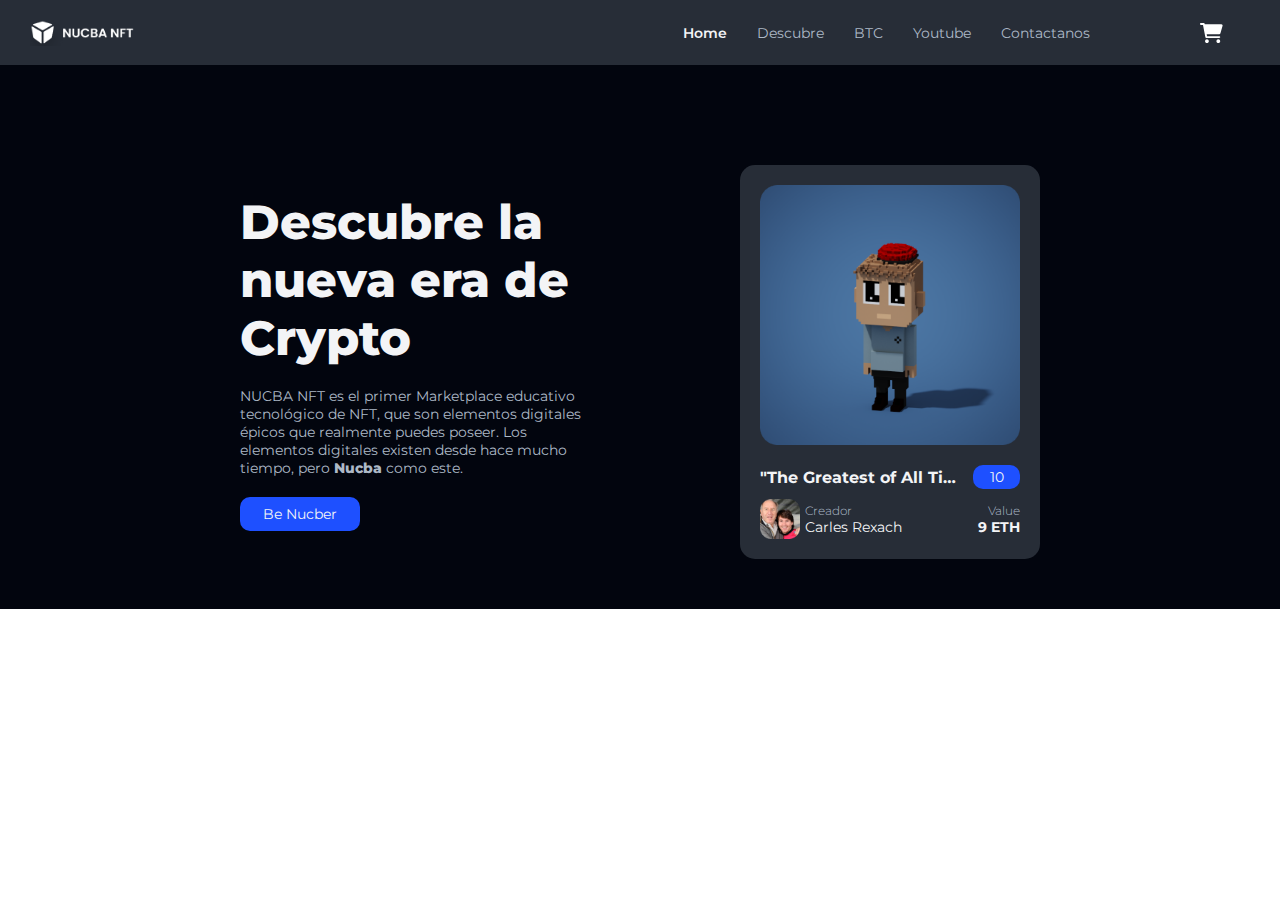
==== Clase-8y9/index.html @ c6820708 "clase-8" ====
<!DOCTYPE html>
<html lang="en">

<head>
  <meta charset="UTF-8" />
  <meta http-equiv="X-UA-Compatible" content="IE=edge" />
  <meta name="viewport" content="width=device-width, initial-scale=1.0" />
  <title>NFT Landing</title>
  <link rel="stylesheet" href="./assets/styles.css" />
</head>

<body>
  <!-- HEADER -->
  <header>

    <img src="./assets/img/logo.png" alt="Logo de NUCBA NFT" class="logo"/>

    <nav class="navbar">
      <ul class="navbar-list">
        <li><a href="#">Home</a></li>
        <li><a href="#">Descubre</a></li>
        <li><a href="#">BTC</a></li>
        <li><a href="#">Youtube</a></li>
        <li><a href="#">Contactanos</a></li>
      </ul>

      <img src="./assets/img/cart-icon.svg" alt="Carrito de compras" class="cart-icon"/>
    </nav>

  </header>

  <main>

    <!-- HERO -->
    <section id="hero">

      <div class="hero-info">
        <h1>
          Descubre la nueva era de Crypto
        </h1>

        <p>
          NUCBA NFT es el primer Marketplace educativo tecnológico de NFT, que son elementos digitales épicos que realmente puedes poseer. Los elementos digitales existen desde hace mucho tiempo, pero <span>Nucba</span> como este.
        </p>

        <a href="#">Be Nucber</a>
      </div>

      <div class="hero-card">
        <img src="./assets/img/hero/hero-card.png" alt="Card example"/>

        <div class="hero-card-info">
          
          <div class="hero-card-top">
            <h3>"The Greatest of All Time"</h3>
            <span>10</span>
          </div>


          <div class="hero-card-bottom">
            
            <div class="hero-card-creator">
              <img src="./assets/img/hero/creator.png" alt="Imagen del creador" />
              
              <div class="creator-info">
                <p>Creador</p>
                <p>Carles Rexach</p>
              </div>
            </div>

            <div class="hero-card-price">
              <p>Value</p>
              <span>9 ETH</span>
            </div>
          </div>
        </div>

      </div>

    </section>

  </main>

</body>

</html>
---- Clase-8y9/assets/styles.css ----
@import url('https://fonts.googleapis.com/css2?family=Montserrat:ital,wght@0,300;0,400;0,500;0,600;0,700;0,800;0,900;1,300;1,400;1,500;1,600;1,700&display=swap');

:root {
    /* bg colors */
    --background: #02050e;
    --primary: #1e50ff;
    --secondary: #272d37;

    /* Text colors */
    --text-gray: #adb9c7;
    --text-white: #f3f4f6;
}

* {
    margin: 0;
    padding: 0;
    box-sizing: border-box;

    /* TODO */
    font-family: 'Montserrat', sans-serif; 

    text-decoration: none;
    list-style-type: none;
}

header {
    width: 100%;
    display: flex;
    justify-content: space-between;
    align-items: center;
    height: 65px;
    padding: 0px 30px;
    background: var(--secondary);

    /* TODO: Hacer scrolleable */
}

.logo {
    height: 40%;
}

.navbar,
.navbar-list {
    display: flex;
    align-items: center;
    justify-content: center;
}

.navbar {
    gap: 100px;
}

.navbar-list {
    gap: 30px;
}

.navbar-list a {
    color: var(--text-gray);
    font-size: 14px;
}

.navbar-list li:first-child > a {
    color: var(--text-white);
    font-weight: 600;
}

.cart-icon {
    font-weight: 600;
    border-radius: 10px;
    height: 30px;
    padding: 5px 10px;
    margin-right: 1rem;
    color: var(--text-white);
    cursor: pointer;
}

main {
    background: var(--background);
    display: flex;
    flex-direction: column;
    align-items: center;
    justify-content: center;
    color: var(--text-white);
    width: 100%;
}

/* HERO SECTION */
#hero {
    margin-top: 50px;
    padding: 50px 0;

    max-width: 1000px;

    display: flex;
    justify-content: center;
    align-items: center;

}

.hero-info {
    display: flex;
    flex-direction: column;

    gap: 20px;
    width: 50%;
}

.hero-info h1 {
    font-size: 48px;
    width: 80%;
    font-weight: 800;
    color: var(--text-white);
}

.hero-info p {
    font-size: 14px;
    width: 70%;
    color: var(--text-gray)
}

.hero-info p > span {
    font-weight: 800;
}

.hero-info a {
    border-radius: 10px;
    font-size: 14px;
    color: var(--text-white);
    background-color: var(--primary);
    padding: 8px 0px;
    width: 120px;
    text-align: center;
}

.hero-card {
    width: 300px;
    background-color: var(--secondary);
    padding: 20px;
    border-radius: 15px;
    display: flex;
    flex-direction: column;
    justify-content: center;
    gap: 20px;
}

.hero-card-info {
    display: flex;
    flex-direction: column;
    gap: 10px;
}

.hero-card-top {
    display: flex;
    align-items: center;
    justify-content: space-around;
    gap: 10px;
}

.hero-card-top h3 {
    font-weight: 600px;
    font-size: 16px;
    white-space: nowrap;
    overflow: hidden;
    text-overflow: ellipsis;
}

.hero-card-top span {
    background-color: var(--primary);
    text-align: center;
    width: 50px;
    padding: 3px 0;
    font-size: 14px;
    border-radius: 10px;
}

.hero-card-bottom {
    display: flex;
    justify-content: space-between;
}

.hero-card-creator {
    display: flex;
    align-items: center;
    gap: 5px;
}

.hero-card-creator img {
    height: 40px;
    width: 40px;
}

.creator-info p:first-child,
.hero-card-price p {
    color: var(--text-gray);
    font-size: 12px;
    font-weight: 300;
}

.hero-card-price {
    display: flex;
    flex-direction: column;
    justify-content: center;
    align-items: flex-end;
}

.hero-card-price span,
.creator-info p:last-child {
    font-size: 14px;
}

.hero-card-price span {
    font-weight: 700;
}
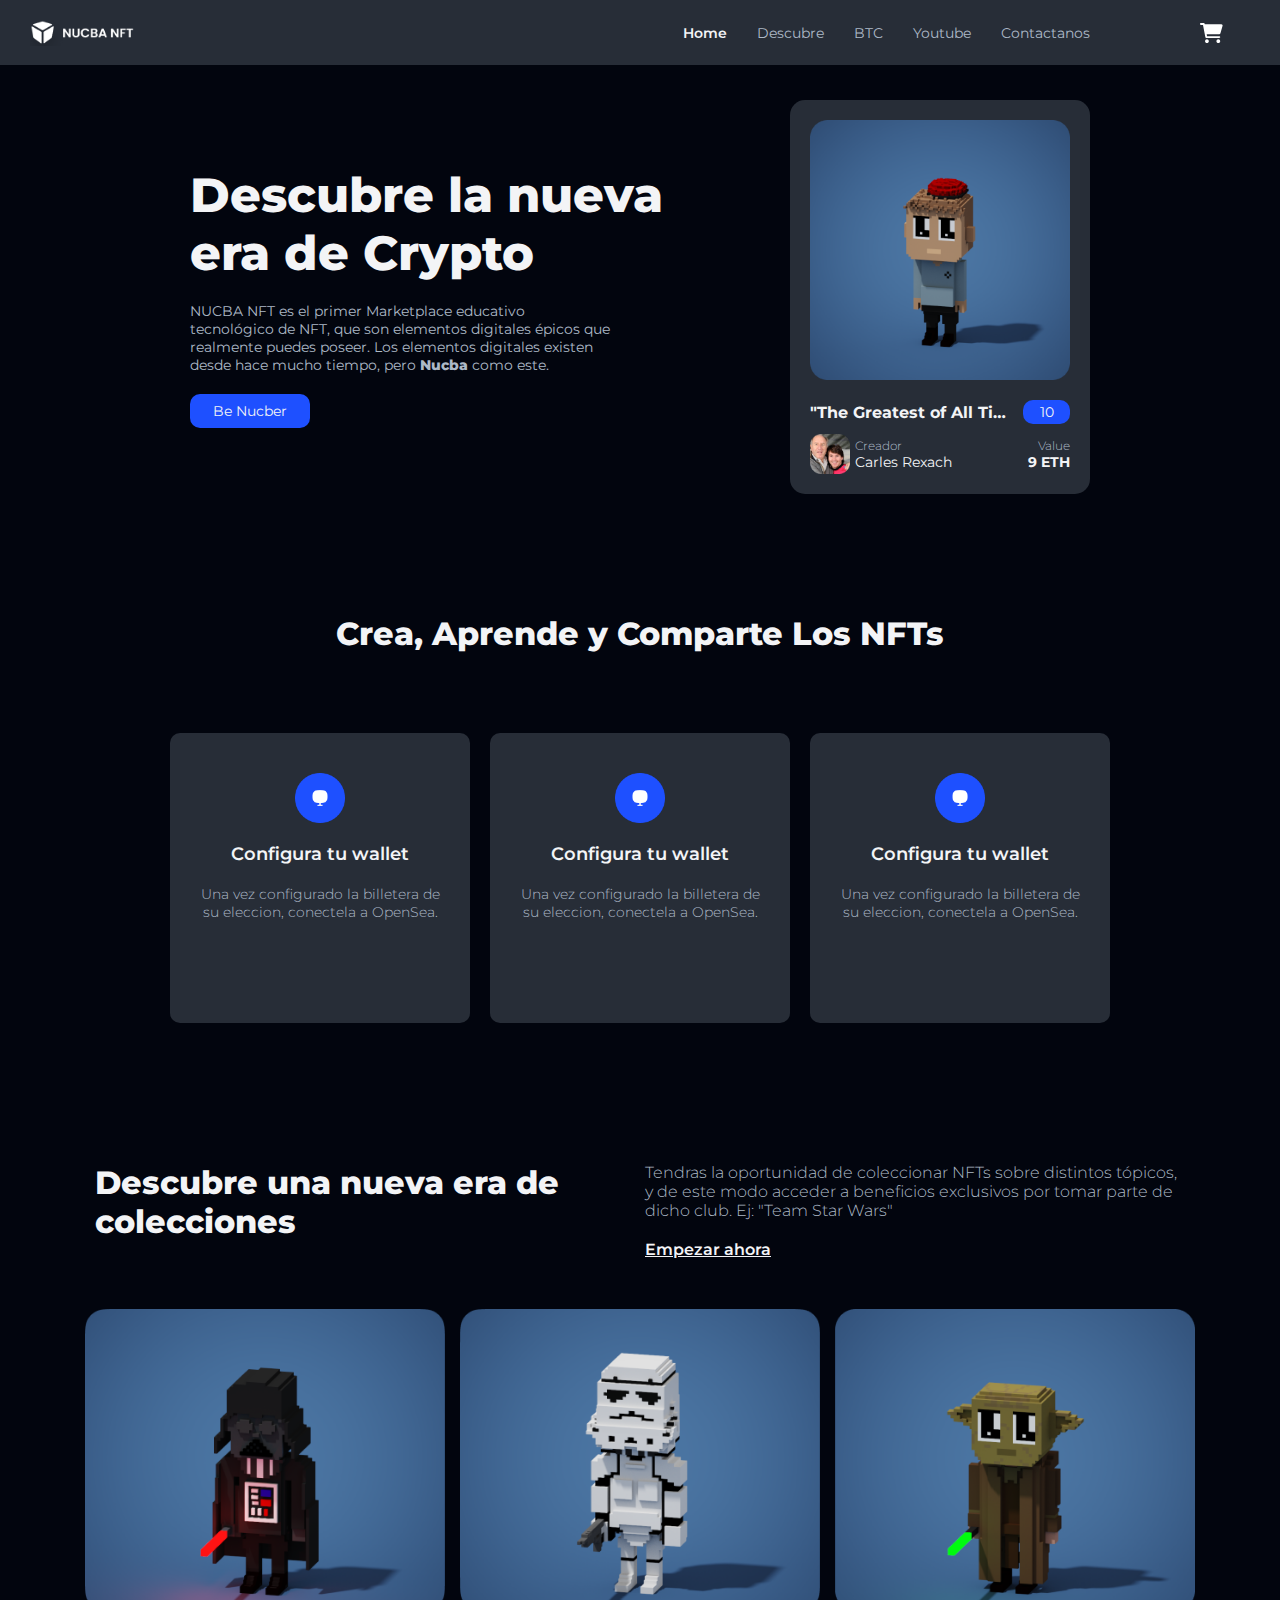
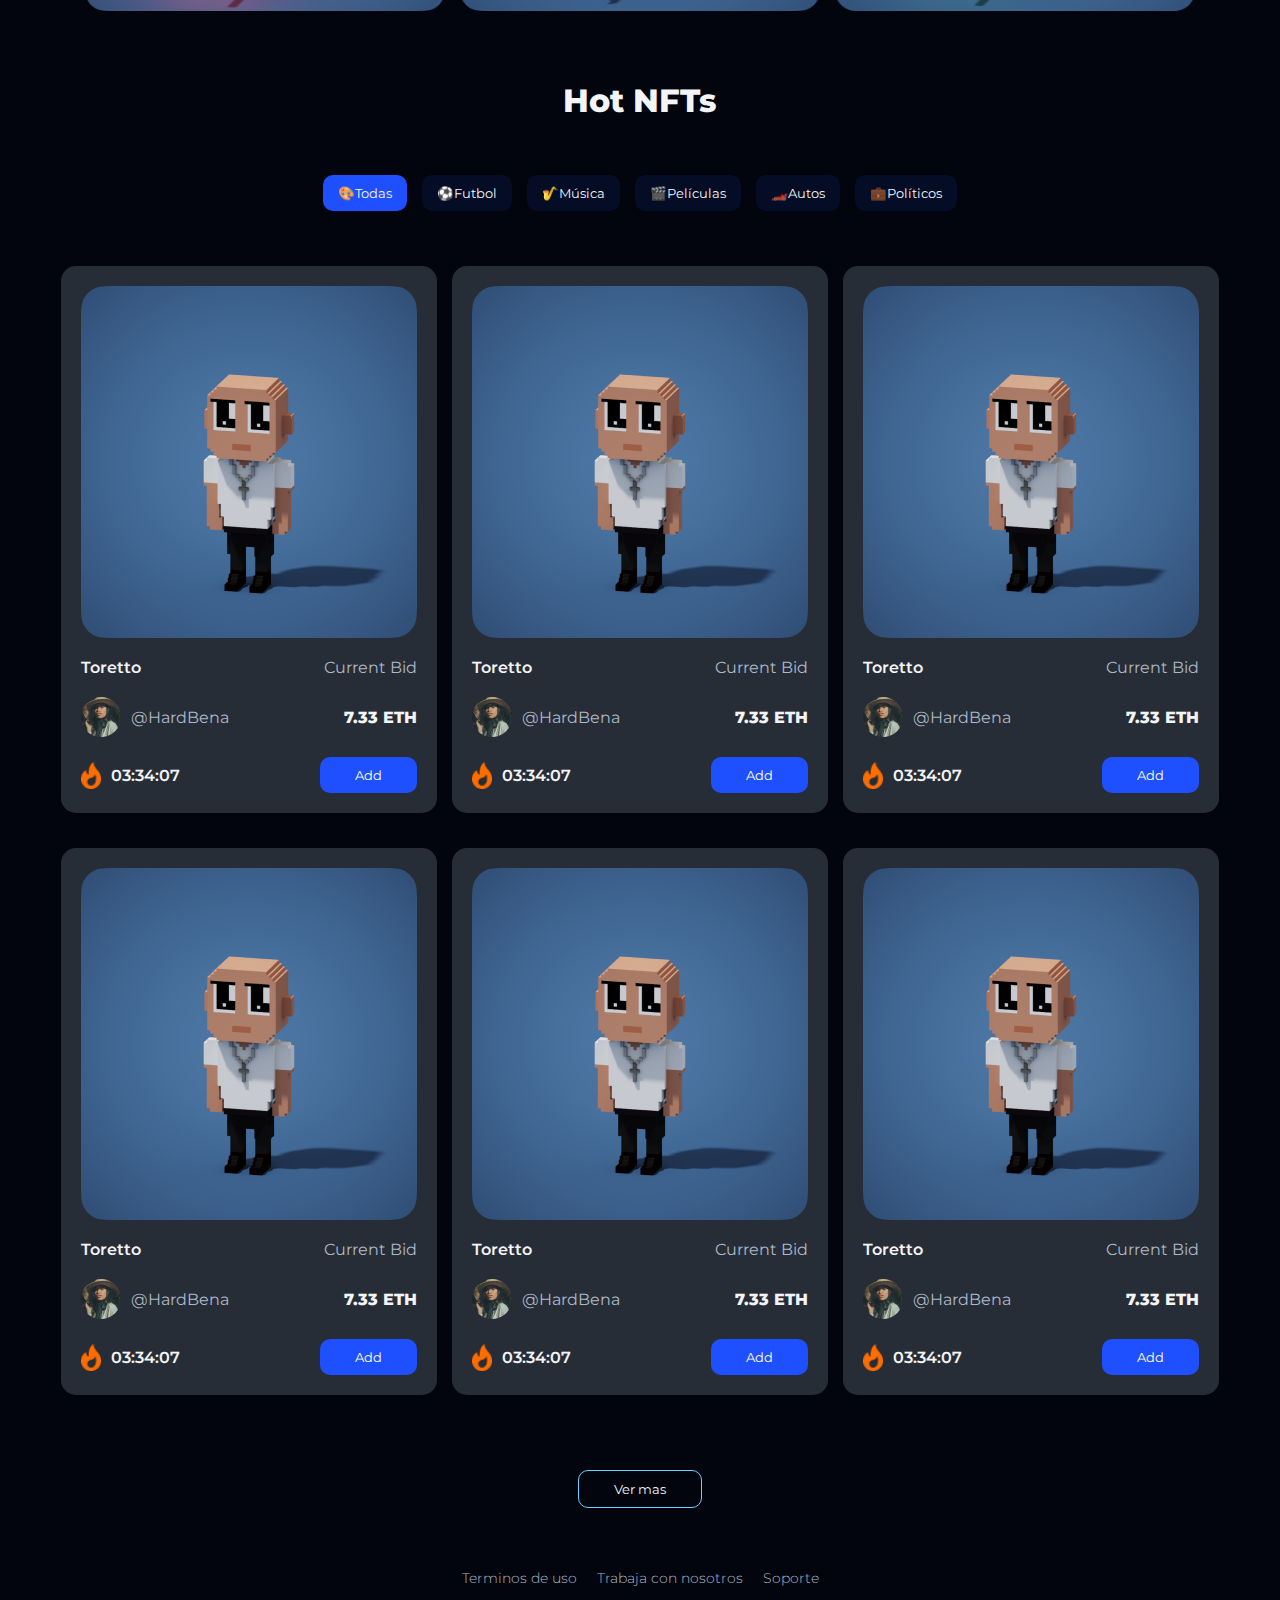
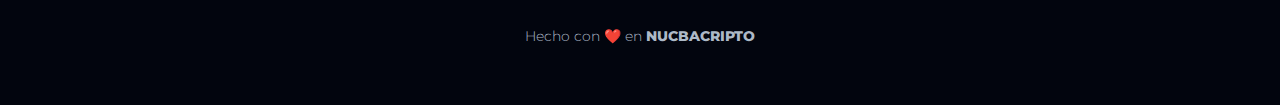
==== commit 9914be87: "clase-10" ====
--- a/Clase-8y9/index.html
+++ b/Clase-8y9/index.html
@@ -79,8 +79,303 @@
 
     </section>
 
+    <!-- INFO -->
+    <section id="info">
+
+      <h2>Crea, Aprende y Comparte Los NFTs</h2>
+
+      <div class="info-cards-container">
+        
+        <div class="info-card">
+          <img src="./assets/img/info/info-icon.png" alt="Icono NFTs"/>
+          <h3>Configura tu wallet</h3>
+          <p>Una vez configurado la billetera de su eleccion, conectela a OpenSea.</p>
+        </div>
+
+        <div class="info-card">
+          <img src="./assets/img/info/info-icon.png" alt="Icono NFTs"/>
+          <h3>Configura tu wallet</h3>
+          <p>Una vez configurado la billetera de su eleccion, conectela a OpenSea.</p>
+        </div>
+
+        <div class="info-card">
+          <img src="./assets/img/info/info-icon.png" alt="Icono NFTs"/>
+          <h3>Configura tu wallet</h3>
+          <p>Una vez configurado la billetera de su eleccion, conectela a OpenSea.</p>
+        </div>
+
+      </div>
+
+    </section>
+
+    <!-- DISCOVER -->
+    <section id="discover">
+
+      <div class="discover-info">
+        <h2>Descubre una nueva era de colecciones</h2>
+
+        <div class="discover-text">
+          <p>
+            Tendras la oportunidad de coleccionar NFTs sobre distintos tópicos, y de este modo acceder a beneficios exclusivos por tomar parte de dicho club. Ej: "Team Star Wars"
+          </p>
+
+          <a href="#">Empezar ahora</a>
+        </div>
+      </div>
+
+      <div class="discover-cards">
+        <img src="./assets/img/discover/darth-vader.png" alt="Darth Vader">
+        <img src="./assets/img/discover/trooper.png" alt="Trooper">
+        <img src="./assets/img/discover/yoda.png" alt="Yoda">
+      </div>
+
+    </section>
+
+    <!-- PRODUCTS -->
+    <section id="products">
+
+      <h2>Hot NFTs</h2>
+
+      <div class="categories">
+        <button class="category active">🎨Todas</button>
+        <button class="category">⚽Futbol</button>
+        <button class="category">🎷Música</button>
+        <button class="category">🎬Películas</button>
+        <button class="category">🏎️Autos</button>
+        <button class="category">💼Políticos</button>
+      </div>
+
+      <div class="products-container">
+
+        <!-- Product -->
+        <div class="product">
+          <img src="./assets/img/products/toretto.png" alt="Toretto" />
+
+          <div class="product-info">
+            <!--Info top-->
+            <div class="product-top">
+              <h3>Toretto</h3>
+              <p>Current Bid</p>
+            </div>
+  
+            <!--Info mid-->
+            <div class="product-mid">
+
+              <div class="product-user">
+                <img src="./assets/img/user.png" alt="User" />
+                <p>@HardBena</p>
+              </div>
+
+              <span>7.33 ETH</span>
+            </div>
+
+            <!--Info bottom-->
+            <div class="product-bot">
+              <div class="offer-time">
+                <img src="./assets/img/fire.png" alt="Fire">
+                <p>03:34:07</p>
+              </div>
+
+              <button class="btn-add">Add</button>
+            </div>
+
+          </div>
+        </div>
+
+        <!-- Product -->
+        <div class="product">
+          <img src="./assets/img/products/toretto.png" alt="Toretto" />
+
+          <div class="product-info">
+            <!--Info top-->
+            <div class="product-top">
+              <h3>Toretto</h3>
+              <p>Current Bid</p>
+            </div>
+  
+            <!--Info mid-->
+            <div class="product-mid">
+
+              <div class="product-user">
+                <img src="./assets/img/user.png" alt="User" />
+                <p>@HardBena</p>
+              </div>
+
+              <span>7.33 ETH</span>
+            </div>
+
+            <!--Info bottom-->
+            <div class="product-bot">
+              <div class="offer-time">
+                <img src="./assets/img/fire.png" alt="Fire">
+                <p>03:34:07</p>
+              </div>
+
+              <button class="btn-add">Add</button>
+            </div>
+
+          </div>
+        </div>
+
+        <!-- Product -->
+        <div class="product">
+          <img src="./assets/img/products/toretto.png" alt="Toretto" />
+
+          <div class="product-info">
+            <!--Info top-->
+            <div class="product-top">
+              <h3>Toretto</h3>
+              <p>Current Bid</p>
+            </div>
+  
+            <!--Info mid-->
+            <div class="product-mid">
+
+              <div class="product-user">
+                <img src="./assets/img/user.png" alt="User" />
+                <p>@HardBena</p>
+              </div>
+
+              <span>7.33 ETH</span>
+            </div>
+
+            <!--Info bottom-->
+            <div class="product-bot">
+              <div class="offer-time">
+                <img src="./assets/img/fire.png" alt="Fire">
+                <p>03:34:07</p>
+              </div>
+
+              <button class="btn-add">Add</button>
+            </div>
+
+          </div>
+        </div>
+
+        <!-- Product -->
+        <div class="product">
+          <img src="./assets/img/products/toretto.png" alt="Toretto" />
+
+          <div class="product-info">
+            <!--Info top-->
+            <div class="product-top">
+              <h3>Toretto</h3>
+              <p>Current Bid</p>
+            </div>
+  
+            <!--Info mid-->
+            <div class="product-mid">
+
+              <div class="product-user">
+                <img src="./assets/img/user.png" alt="User" />
+                <p>@HardBena</p>
+              </div>
+
+              <span>7.33 ETH</span>
+            </div>
+
+            <!--Info bottom-->
+            <div class="product-bot">
+              <div class="offer-time">
+                <img src="./assets/img/fire.png" alt="Fire">
+                <p>03:34:07</p>
+              </div>
+
+              <button class="btn-add">Add</button>
+            </div>
+
+          </div>
+        </div>
+
+        <!-- Product -->
+        <div class="product">
+          <img src="./assets/img/products/toretto.png" alt="Toretto" />
+
+          <div class="product-info">
+            <!--Info top-->
+            <div class="product-top">
+              <h3>Toretto</h3>
+              <p>Current Bid</p>
+            </div>
+  
+            <!--Info mid-->
+            <div class="product-mid">
+
+              <div class="product-user">
+                <img src="./assets/img/user.png" alt="User" />
+                <p>@HardBena</p>
+              </div>
+
+              <span>7.33 ETH</span>
+            </div>
+
+            <!--Info bottom-->
+            <div class="product-bot">
+              <div class="offer-time">
+                <img src="./assets/img/fire.png" alt="Fire">
+                <p>03:34:07</p>
+              </div>
+
+              <button class="btn-add">Add</button>
+            </div>
+
+          </div>
+        </div>
+
+        <!-- Product -->
+        <div class="product">
+          <img src="./assets/img/products/toretto.png" alt="Toretto" />
+
+          <div class="product-info">
+            <!--Info top-->
+            <div class="product-top">
+              <h3>Toretto</h3>
+              <p>Current Bid</p>
+            </div>
+  
+            <!--Info mid-->
+            <div class="product-mid">
+
+              <div class="product-user">
+                <img src="./assets/img/user.png" alt="User" />
+                <p>@HardBena</p>
+              </div>
+
+              <span>7.33 ETH</span>
+            </div>
+
+            <!--Info bottom-->
+            <div class="product-bot">
+              <div class="offer-time">
+                <img src="./assets/img/fire.png" alt="Fire">
+                <p>03:34:07</p>
+              </div>
+
+              <button class="btn-add">Add</button>
+            </div>
+
+          </div>
+        </div>
+
+      </div>
+
+      <button class="btn-load">Ver mas</button>
+    </section>
+
   </main>
 
+  <footer>
+    <div>
+      <ul class="footer-links">
+        <li><a href="#">Terminos de uso</a></li>
+        <li><a href="#">Trabaja con nosotros</a></li>
+        <li><a href="#">Soporte</a></li>
+      </ul>
+    </div>
+
+    <p>Hecho con ❤️ en <span>NUCBACRIPTO</span></p>
+  </footer>
+
 </body>
 
 </html>--- a/Clase-8y9/assets/styles.css
+++ b/Clase-8y9/assets/styles.css
@@ -5,10 +5,18 @@
     --background: #02050e;
     --primary: #1e50ff;
     --secondary: #272d37;
+    --btn-bg: #050d26;
+    --bg-azul-10: #e9eeff;
+    --bg-white: #fff;
+    --bg-electric: #f0fbff;
+    --nav-bg: #0f1525;
 
     /* Text colors */
     --text-gray: #adb9c7;
     --text-white: #f3f4f6;
+
+    --fire: #ff6d00;
+    --electric: #64d3ff;
 }
 
 * {
@@ -33,6 +41,9 @@
     background: var(--secondary);
 
     /* TODO: Hacer scrolleable */
+    position: fixed;
+    top: 0;
+    z-index: 2;
 }
 
 .logo {
@@ -88,9 +99,7 @@
 #hero {
     margin-top: 50px;
     padding: 50px 0;
-
-    max-width: 1000px;
-
+    max-width: 1200px;
     display: flex;
     justify-content: center;
     align-items: center;
@@ -212,3 +221,259 @@
     font-weight: 700;
 }
 
+/******Info CARD *******/
+
+#info {
+    padding: 70px 0;
+    max-width: 1200px;
+    display: flex;
+    justify-content: center;
+    align-items: center;    
+    flex-direction: column;
+    gap: 80px;
+}
+
+#info h2 {
+    font-size: 32px;
+    font-weight: 800;
+}
+
+.info-cards-container {
+    display: flex;
+    justify-content: space-around;
+    align-items: flex-start;
+    flex-wrap: wrap;
+    gap: 20px;
+}
+
+.info-card {
+    width: 300px;
+    height: 290px;
+    padding: 40px 30px;
+
+    display: flex;
+    flex-direction: column;
+    align-items: center;
+    text-align: center;
+
+    background-color: var(--secondary);
+    border-radius: 10px;
+    gap: 20px;
+}
+
+.info-card img {
+    width: 50px;
+}
+
+.info-card h3 {
+    font-weight: 600;
+    font-size: 18px;
+}
+
+.info-card p {
+    font-size: 14px;
+    font-weight: 300;
+    color: var(--text-gray);
+}
+
+/*****DISCOVER********/
+
+#discover {
+    padding: 70px 0;
+    max-width: 1200px;
+}
+
+.discover-info {
+    display: flex;
+    justify-content: center;
+    gap: 10px;
+    margin-bottom: 50px;
+}
+
+#discover h2 {
+    font-size: 32px;
+    font-weight: 800;
+    width: 45%;
+}
+
+.discover-text {
+    display: flex;
+    flex-direction: column;
+    width: 45%;
+    gap: 20px;
+}
+
+.discover-text p {
+    font-size: 16px;
+    font-weight: 300;
+    color: var(--text-gray);
+}
+
+.discover-text a {
+    color: var(--text-white);
+    font-weight: 600;
+    text-decoration: underline;
+}
+
+.discover-cards {
+    display: flex;
+    gap: 15px;
+    justify-content: center;
+    align-items: center;
+}
+
+.discover-cards img {
+    width: 30%;
+}
+
+/*Products*/
+
+#products {
+    display: flex;
+    gap: 15px;
+    justify-content: center;
+    align-items: center;
+    flex-direction: column;
+}
+
+#products h2 {
+    font-size: 32px;
+    font-weight: 800;
+    margin-bottom: 40px;
+}
+
+.categories {
+    display: flex;
+    align-items: center;
+    justify-content: center;
+    gap: 15px;
+}
+
+.category {
+    background: var(--btn-bg);
+    border: none;
+    padding: 10px 15px;
+    color: var(--text-white);
+    border-radius: 10px;
+    cursor: pointer;
+}
+
+.active {
+    background: var(--primary);
+}
+
+.products-container {
+    display: flex;
+    flex-wrap: wrap;
+    align-items: center;
+    justify-content: center;
+    gap: 15px;
+    padding: 40px 0;
+    max-width: 1200px;
+}
+
+.product {
+    background: var(--secondary);
+    padding: 20px;
+    border-radius: 15px;
+    display: flex;
+    flex-direction: column;
+    justify-content: center;
+    gap: 20px;
+    margin-bottom: 20px;
+}
+
+.product-info {
+    display: flex;
+    flex-direction: column;
+    justify-content: space-between;
+    gap: 20px;
+}
+
+.product-top,
+.product-mid,
+.product-bot {
+    display: flex;
+    justify-content: space-between;
+    align-items: center;
+}
+
+.product-top h3 {
+    font-size: 16px;
+    font-weight: 600;
+}
+
+.product-top p,
+.product-user p {
+    font-size: 16px;
+    font-weight: 400;
+    color: var(--text-gray);
+}
+
+.product-user {
+    display: flex;
+    align-items: center;
+    gap: 10px;
+}
+
+.product-mid span {
+    font-weight: 800;
+}
+
+.offer-time {
+    display: flex;
+    gap: 10px;
+    align-items: center;
+    font-weight: 600;
+}
+
+.offer-time img {
+    width: 20px;
+}
+
+.btn-add {
+    background-color: var(--primary);
+    border: none;
+    padding: 10px 35px;
+    color: var(--bg-white);
+    border-radius: 10px;
+    cursor: pointer;
+}
+
+.btn-load {
+    background: none;
+    border: 1px solid var(--electric);
+    padding: 10px 35px;
+    color: var(--text-white);
+    border-radius: 10px;
+    cursor: pointer;
+}
+
+/*footer*/
+
+footer {
+    background-color: var(--background);
+    color: var(--bg-white);
+    display: flex;
+    flex-direction: column;
+    justify-content: center;
+    align-items: center;
+    gap: 40px;
+    padding: 60px 0;
+}
+
+footer a, footer p {
+    color: var(--text-gray);
+    font-weight: 300;
+    font-size: 14px;
+}
+
+footer p span {
+    font-weight: 800;
+}
+
+.footer-links {
+    display: flex;
+    justify-content: center;
+    gap: 20px;
+}
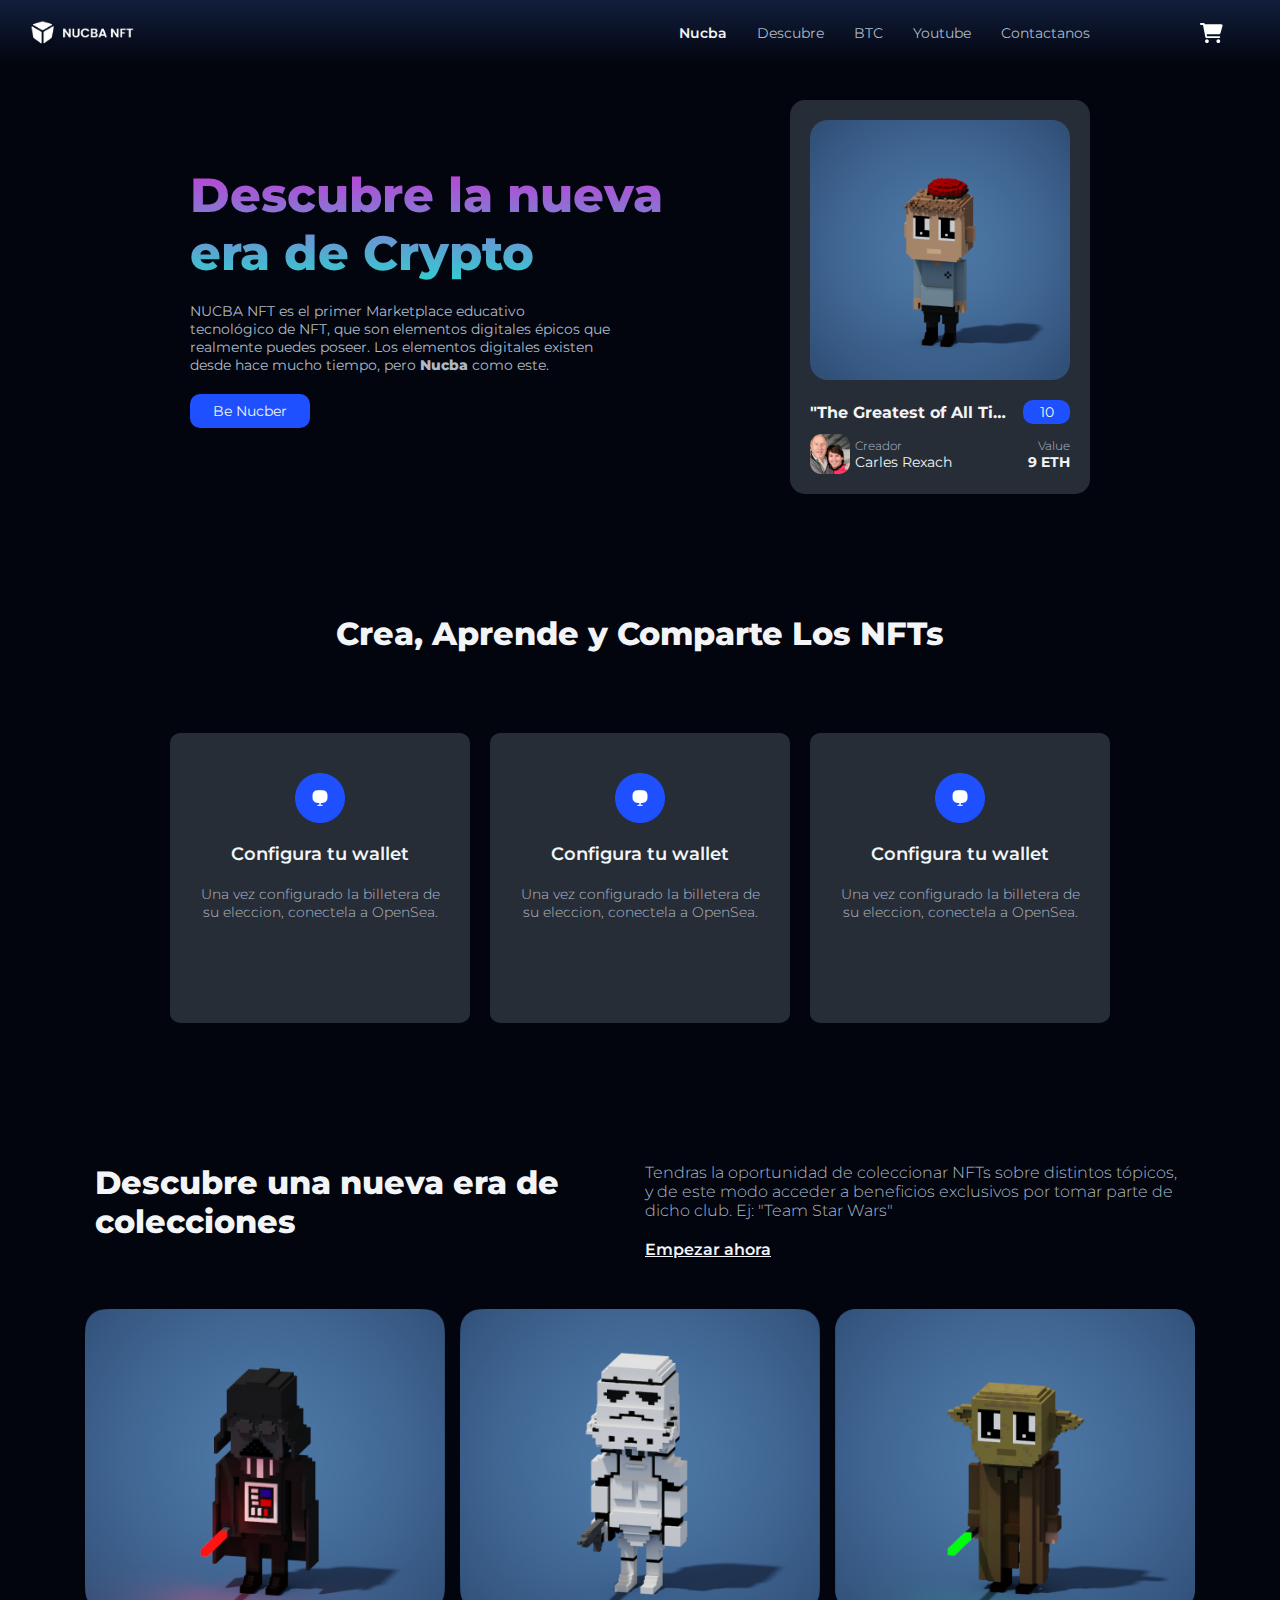
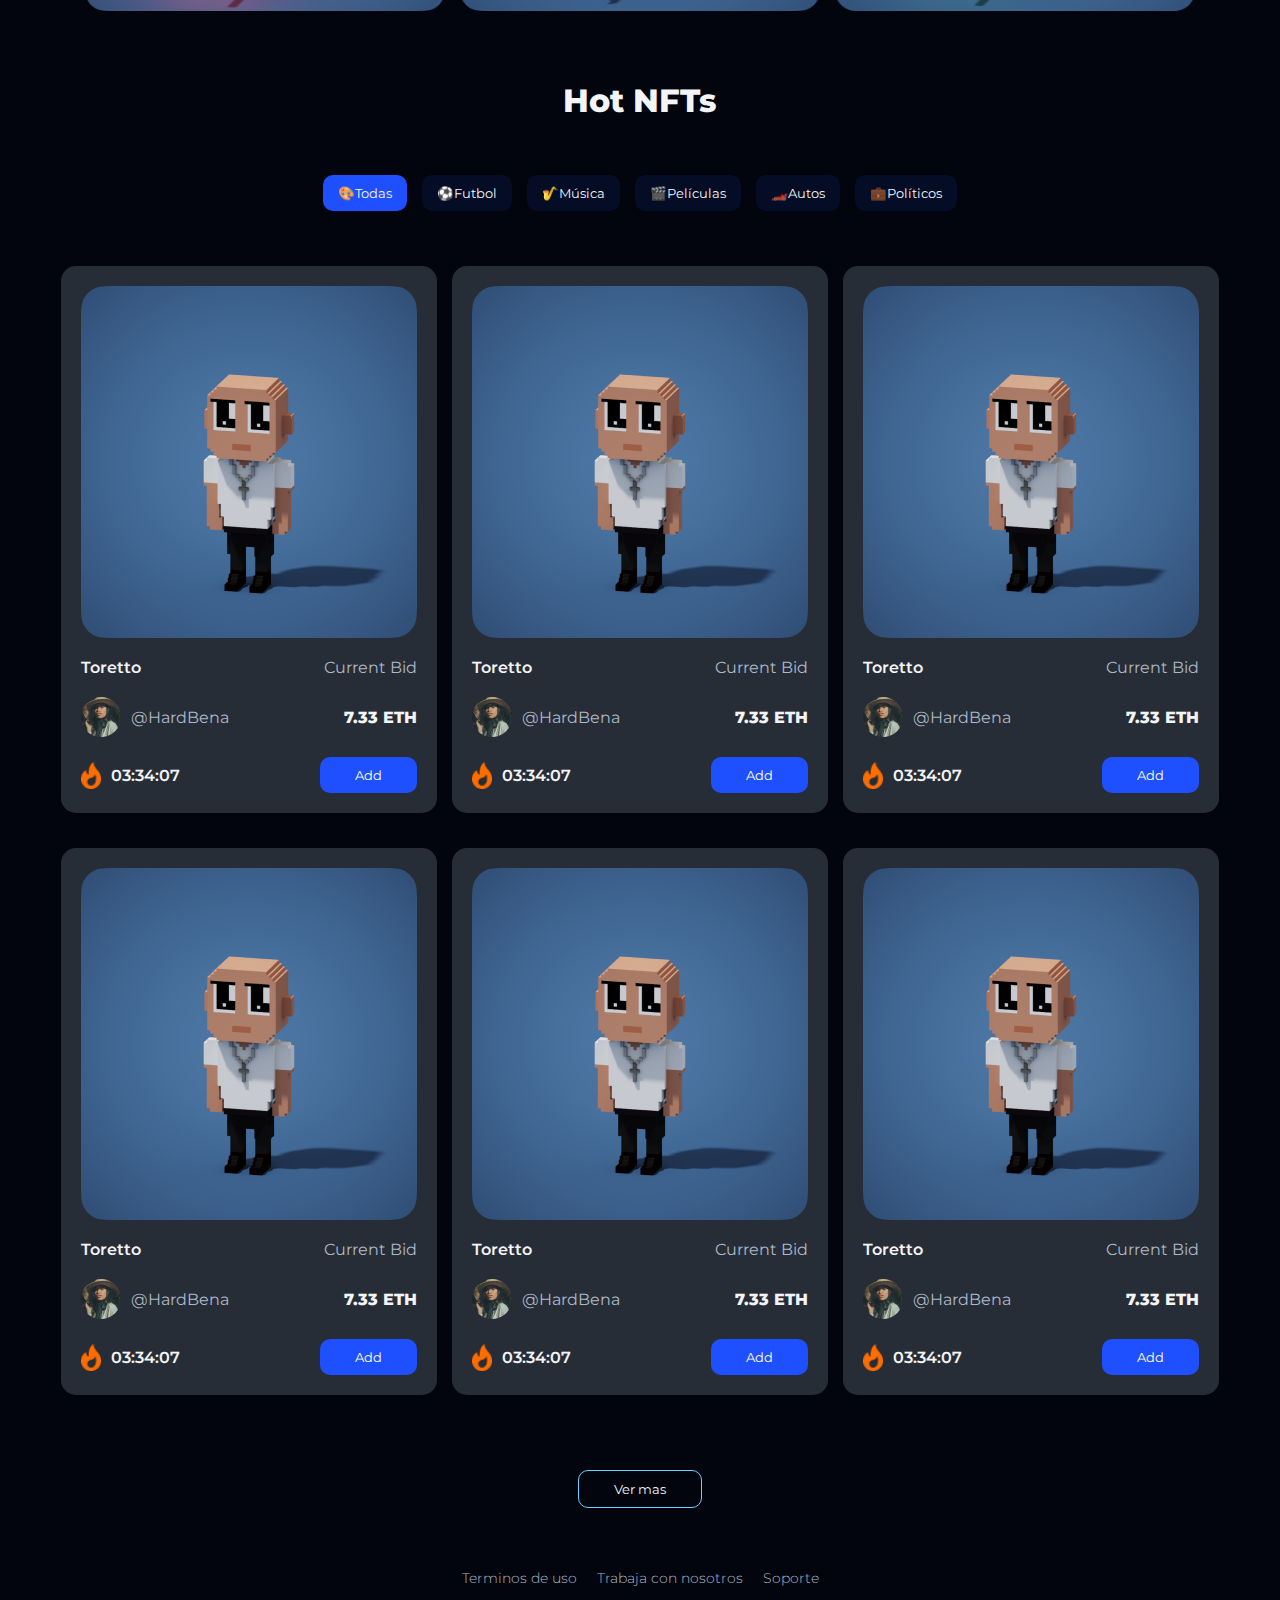
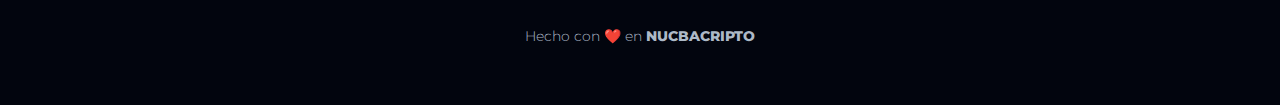
==== commit 08216c4f: "clase-10" ====
--- a/Clase-8y9/index.html
+++ b/Clase-8y9/index.html
@@ -17,7 +17,7 @@
 
     <nav class="navbar">
       <ul class="navbar-list">
-        <li><a href="#">Home</a></li>
+        <li><a href="#">Nucba</a></li>
         <li><a href="#">Descubre</a></li>
         <li><a href="#">BTC</a></li>
         <li><a href="#">Youtube</a></li>
--- a/Clase-8y9/assets/styles.css
+++ b/Clase-8y9/assets/styles.css
@@ -38,7 +38,8 @@
     align-items: center;
     height: 65px;
     padding: 0px 30px;
-    background: var(--secondary);
+    background: linear-gradient(to bottom, #121e3c, var(--background));
+
 
     /* TODO: Hacer scrolleable */
     position: fixed;
@@ -118,7 +119,12 @@
     font-size: 48px;
     width: 80%;
     font-weight: 800;
-    color: var(--text-white);
+    /* color: var(--text-white); */
+
+    background: linear-gradient(to top, #30cfd0, #c43ad6);
+    background-clip: text;
+    color: transparent;
+    -webkit-background-clip: text;
 }
 
 .hero-info p {
